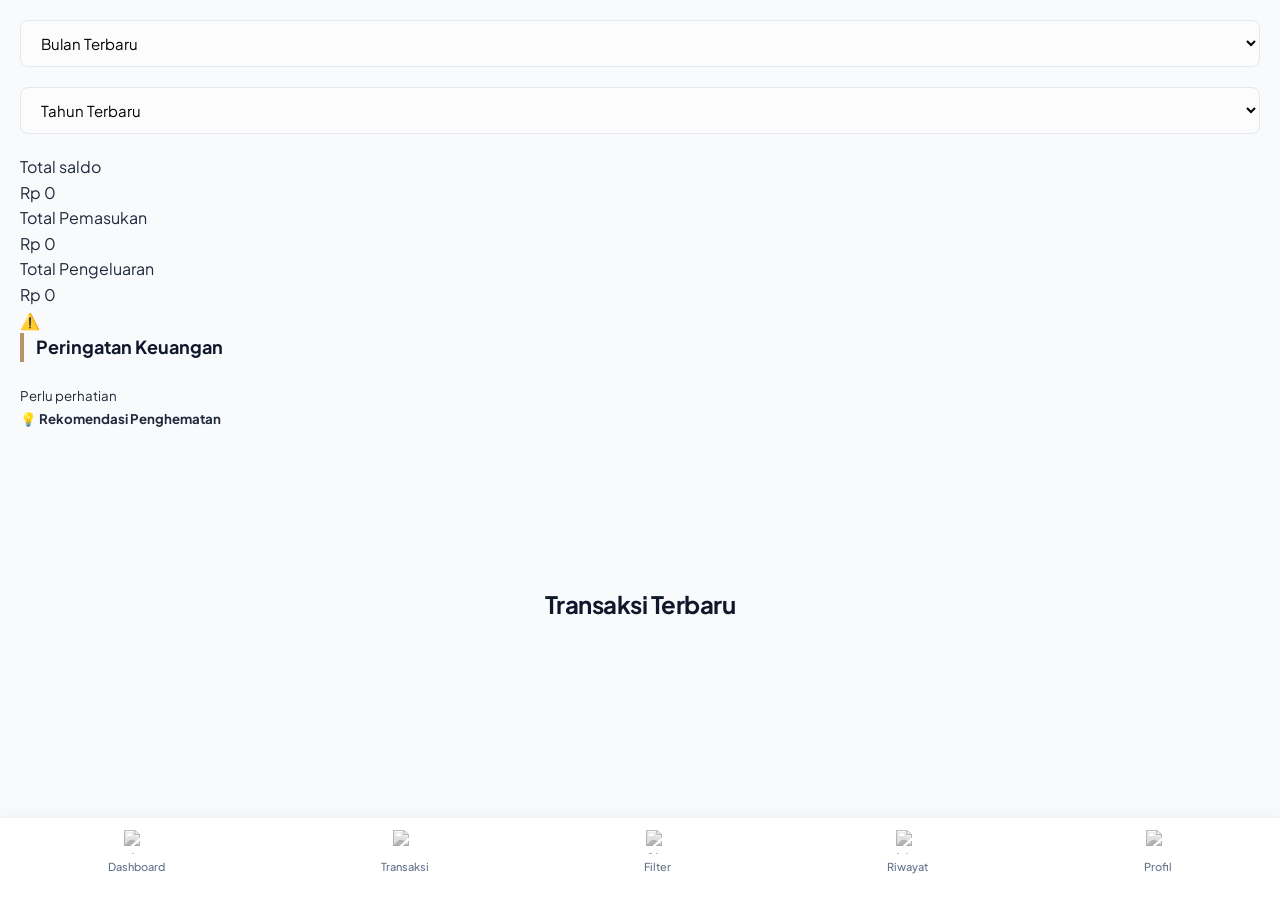
==== dashboard.html @ 7762c0d8 "Add initial dashboard HTML structure" ====
<!DOCTYPE html>
<html lang="id">

<head>
    <meta name="view-port" content="width=device-width, initial-scale=1.0" />
    <meta charset="UTF-8" />
    <title>DASHBOARD - NAVIRA FINANCE</title>
    <link rel="stylesheet" href="style.css">

    <script src="https://cdn.jsdelivr.net/npm/chart.js"></script>
    <script src="https://www.gstatic.com/firebasejs/8.10.1/firebase-app.js"></script>
    <script src="https://www.gstatic.com/firebasejs/8.10.1/firebase-database.js"></script>

</head>

<body>

    <div class="filter-bulan">
        <select id="bulanFilter">
            <option value="">Bulan Terbaru</option>
            <option value="01">Januari</option>
            <option value="02">Februari</option>
            <option value="03">Maret</option>
            <option value="04">April</option>
            <option value="05">Mei</option>
            <option value="06">Juni</option>
            <option value="07">Juli</option>
            <option value="08">Agustus</option>
            <option value="09">September</option>
            <option value="10">Oktober</option>
            <option value="11">November</option>
            <option value="12">Desember</option>
        </select>

        <select id="tahunFilter">
            <option value="">Tahun Terbaru</option>
        </select>
    </div>

    <div class="card-big">
        <div class="title">Total saldo</div>
        <div class="value" id="total-balance">Rp 0</div>
    </div>
    <div class="card">
        <div class="title">Total Pemasukan</div>
        <div class="value" id="total-income">Rp 0</div>
    </div>
    <div class="card">
        <div class="title">Total Pengeluaran</div>
        <div class="value" id="pengeluaran">Rp 0</div>
    </div>
    <div id="peringatan" class="alert-card hidden">
        <div class="alert-header">
            <span class="alert-icon">⚠️</span>
            <div class="alert-title">
                <h4>Peringatan Keuangan</h4>
                <small id="alert-subtitle">Perlu perhatian</small>
            </div>
        </div>

        <div class="alert-body" id="alert-message"></div>

        <div class="alert-recommendation">
            <h5>💡 Rekomendasi Penghematan</h5>
            <ul id="alert-recommend-list"></ul>
        </div>
    </div>

    <div style="width: 60%; margin: auto;">
        <canvas id="myChart"></canvas>
    </div>

    <div class="transaksiterbaru">
        <h1>Transaksi Terbaru</h1>

    </div>

    <nav class="bottom-nav">
        <a href="dashboard.html" class="dashboard">
            <img src="https://files.catbox.moe/uu97e9.png" alt="dash">
            <span>Dashboard</span>
        </a>

        <a href="transaksi.html" class="transaksi">
            <img src="https://files.catbox.moe/m09xkz.png" alt="transaksi">
            <span>Transaksi</span>
        </a>

        <a href="filter.html" class="filter">
            <img src="https://files.catbox.moe/kfd70x.png" alt="filter">
            <span>Filter</span>
        </a>

        <a href="filter.html" class="riwayat">
            <img src="https://files.catbox.moe/3c8dak.png" alt="history">
            <span>Riwayat</span>
        </a>

        <a href="profil.html" class="profil">
            <img src="https://files.catbox.moe/0hc0tq.png" alt="profile">
            <span>Profil</span>
        </a>
    </nav>

</body>
<script src="dashboard1.js"></script>

</html>
---- style.css ----
/* Import Font Profesional dari Google Fonts */
@import url('https://fonts.googleapis.com/css2?family=Plus+Jakarta+Sans:wght@300;400;500;600;700&display=swap');

:root {
    --primary: #0f172a;       /* Midnight Navy */
    --secondary: #b8926a;     /* Champagne Gold */
    --accent: #3b82f6;        /* Professional Blue */
    --bg-surface: #ffffff;
    --bg-body: #f8fafc;
    --text-main: #1e293b;
    --text-muted: #64748b;
    --shadow-sm: 0 2px 4px rgba(0,0,0,0.05);
    --shadow-lg: 0 10px 25px -5px rgba(0,0,0,0.1), 0 8px 10px -6px rgba(0,0,0,0.1);
    --radius: 12px;
    --transition: all 0.3s cubic-bezier(0.4, 0, 0.2, 1);
}

* {
    box-sizing: border-box;
    margin: 0;
    padding: 0;
}

body {
    font-family: 'Plus Jakarta Sans', sans-serif;
    background-color: var(--bg-body);
    color: var(--text-main);
    line-height: 1.6;
    padding: 20px;
    padding-bottom: 100px; /* Ruang untuk bottom nav */
}

/* --- Container & Layout --- */
.container, .ubahsandi, .limitanggaran {
    max-width: 450px;
    margin: 0 auto 24px auto;
    background: var(--bg-surface);
    padding: 32px;
    border-radius: var(--radius);
    box-shadow: var(--shadow-lg);
    border: 1px solid rgba(0,0,0,0.05);
}

h1 {
    font-size: 24px;
    font-weight: 700;
    text-align: center;
    color: var(--primary);
    margin-bottom: 24px;
    letter-spacing: -0.5px;
}

h4 {
    font-size: 18px;
    color: var(--primary);
    margin-bottom: 20px;
    border-left: 4px solid var(--secondary);
    padding-left: 12px;
}

/* --- Form Elements --- */
label {
    display: block;
    font-size: 13px;
    font-weight: 600;
    color: var(--text-muted);
    margin-bottom: 8px;
    text-transform: uppercase;
    letter-spacing: 0.5px;
}

input, select {
    width: 100%;
    padding: 12px 16px;
    margin-bottom: 20px;
    border: 1.5px solid #e2e8f0;
    border-radius: 8px;
    font-size: 15px;
    font-family: inherit;
    transition: var(--transition);
    background-color: #fcfcfc;
}

input:focus, select:focus {
    outline: none;
    border-color: var(--secondary);
    background-color: #fff;
    box-shadow: 0 0 0 4px rgba(184, 146, 106, 0.1);
}

/* Password Box Wrapper */
.password-box, .password-wrapper {
    position: relative;
    width: 100%;
}

.password-box span, .toggle-eye {
    position: absolute;
    right: 12px;
    top: 12px;
    cursor: pointer;
    font-size: 18px;
    opacity: 0.6;
}

/* --- Buttons --- */
button {
    width: 100%;
    padding: 14px;
    border: none;
    border-radius: 8px;
    font-size: 15px;
    font-weight: 600;
    cursor: pointer;
    transition: var(--transition);
    margin-bottom: 12px;
    display: flex;
    justify-content: center;
    align-items: center;
}

/* Primary Button Style (Login, Simpan, Ubah Sandi) */
button[onclick*="login"], button[onclick*="simpan"], button[onclick*="ubahsandi"], button[onclick*="limitanggaran"] {
    background: var(--primary);
    color: white;
}

button[onclick*="login"]:hover {
    background: #1e293b;
    transform: translateY(-2px);
    box-shadow: 0 4px 12px rgba(15, 23, 42, 0.2);
}

/* Secondary Button Style (Daftar, Reset) */
button[onclick*="daftar"], button[onclick*="reset"] {
    background: transparent;
    color: var(--primary);
    border: 1.5px solid var(--primary);
}

button[onclick*="daftar"]:hover {
    background: rgba(15, 23, 42, 0.05);
}

/* Danger Button Style (Logout) */
button[onclick*="logout"] {
    background: #fee2e2;
    color: #dc2626;
}

button[onclick*="logout"]:hover {
    background: #fecaca;
}

/* --- Profil Data --- */
p#username, p#password {
    background: #f1f5f9;
    padding: 12px;
    border-radius: 8px;
    margin-bottom: 10px;
    font-size: 14px;
    color: var(--text-main);
}

/* --- Bottom Navigation --- */
.bottom-nav {
    position: fixed;
    bottom: 0;
    left: 0;
    right: 0;
    background: rgba(255, 255, 255, 0.95);
    backdrop-filter: blur(10px);
    display: flex;
    justify-content: space-around;
    padding: 12px 0 24px 0;
    border-top: 1px solid rgba(0,0,0,0.05);
    box-shadow: 0 -4px 20px rgba(0,0,0,0.03);
    z-index: 1000;
}

.bottom-nav a {
    text-decoration: none;
    display: flex;
    flex-direction: column;
    align-items: center;
    gap: 4px;
    color: var(--text-muted);
    transition: var(--transition);
}

.bottom-nav a img {
    width: 24px;
    height: 24px;
    filter: grayscale(1);
    opacity: 0.7;
    transition: var(--transition);
}

.bottom-nav a span {
    font-size: 11px;
    font-weight: 500;
}

.bottom-nav a:hover, .bottom-nav a:active {
    color: var(--secondary);
}

.bottom-nav a:hover img {
    filter: none;
    opacity: 1;
    transform: translateY(-2px);
}

/* Mobile Friendly Adjustments */
@media (max-width: 480px) {
    body { padding: 15px; }
    .container { padding: 24px; }
}
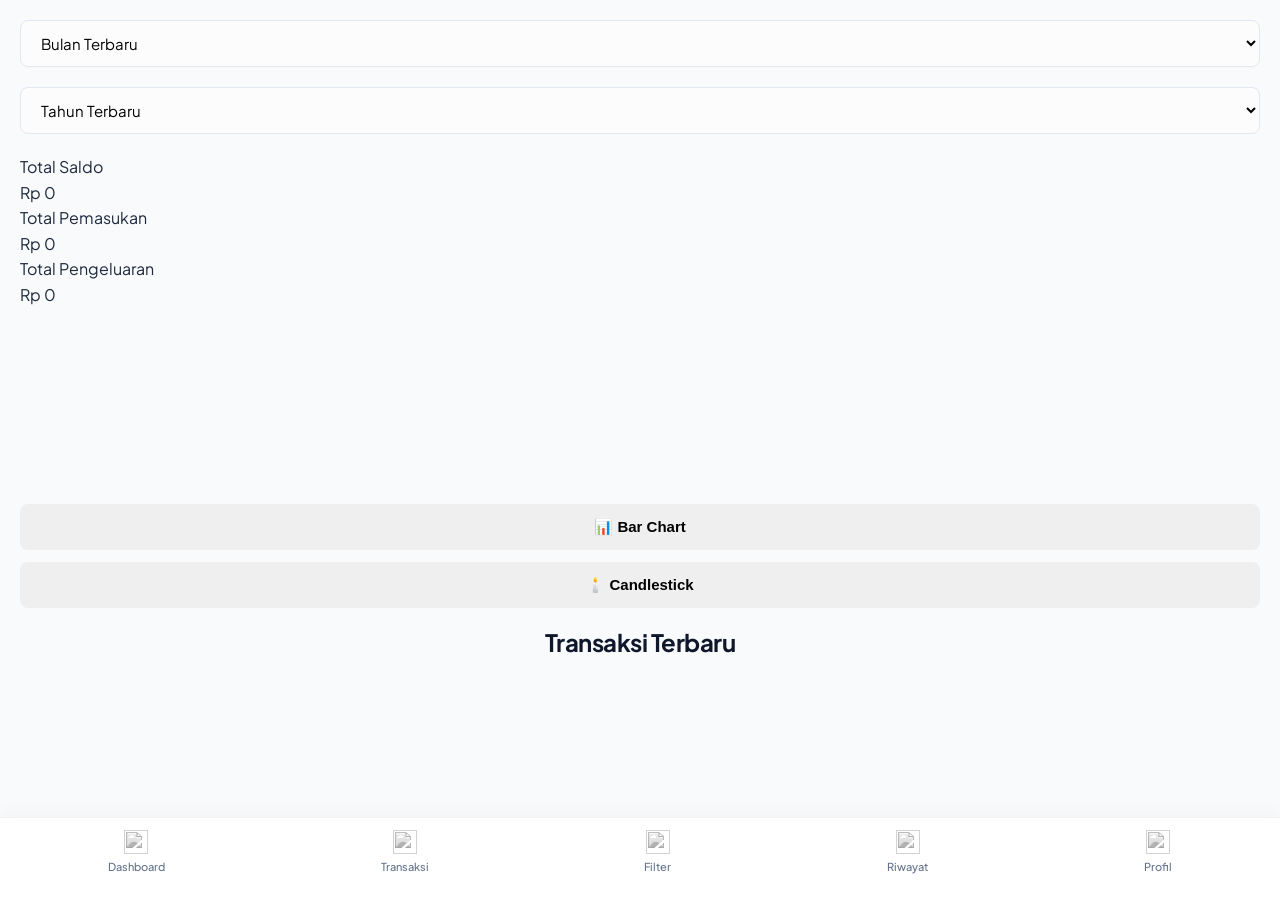
==== commit 67940fcf: "Reorganize HTML structure and scripts in dashboard" ====
--- a/dashboard.html
+++ b/dashboard.html
@@ -1,108 +1,108 @@
 <!DOCTYPE html>
 <html lang="id">
+<head>
+  <meta charset="UTF-8" />
+  <meta name="viewport" content="width=device-width, initial-scale=1.0" />
 
-<head>
-    <meta name="view-port" content="width=device-width, initial-scale=1.0" />
-    <meta charset="UTF-8" />
-    <title>DASHBOARD - NAVIRA FINANCE</title>
-    <link rel="stylesheet" href="style.css">
+  <title>DASHBOARD - NAVIRA FINANCE</title>
+  <link rel="stylesheet" href="style.css">
 
-    <script src="https://cdn.jsdelivr.net/npm/chart.js"></script>
-    <script src="https://www.gstatic.com/firebasejs/8.10.1/firebase-app.js"></script>
-    <script src="https://www.gstatic.com/firebasejs/8.10.1/firebase-database.js"></script>
+  <!-- Chart & Candlestick -->
+  <script src="https://cdn.jsdelivr.net/npm/chart.js"></script>
+  <script src="https://cdn.jsdelivr.net/npm/chartjs-chart-financial"></script>
+  <script src="https://cdn.jsdelivr.net/npm/luxon"></script>
+  <script src="https://cdn.jsdelivr.net/npm/chartjs-adapter-luxon"></script>
 
+  <!-- Firebase -->
+  <script src="https://www.gstatic.com/firebasejs/8.10.1/firebase-app.js"></script>
+  <script src="https://www.gstatic.com/firebasejs/8.10.1/firebase-database.js"></script>
 </head>
 
 <body>
 
-    <div class="filter-bulan">
-        <select id="bulanFilter">
-            <option value="">Bulan Terbaru</option>
-            <option value="01">Januari</option>
-            <option value="02">Februari</option>
-            <option value="03">Maret</option>
-            <option value="04">April</option>
-            <option value="05">Mei</option>
-            <option value="06">Juni</option>
-            <option value="07">Juli</option>
-            <option value="08">Agustus</option>
-            <option value="09">September</option>
-            <option value="10">Oktober</option>
-            <option value="11">November</option>
-            <option value="12">Desember</option>
-        </select>
+  <!-- FILTER -->
+  <div class="filter-bulan">
+    <select id="bulanFilter">
+      <option value="">Bulan Terbaru</option>
+      <option value="01">Januari</option>
+      <option value="02">Februari</option>
+      <option value="03">Maret</option>
+      <option value="04">April</option>
+      <option value="05">Mei</option>
+      <option value="06">Juni</option>
+      <option value="07">Juli</option>
+      <option value="08">Agustus</option>
+      <option value="09">September</option>
+      <option value="10">Oktober</option>
+      <option value="11">November</option>
+      <option value="12">Desember</option>
+    </select>
 
-        <select id="tahunFilter">
-            <option value="">Tahun Terbaru</option>
-        </select>
-    </div>
+    <select id="tahunFilter">
+      <option value="">Tahun Terbaru</option>
+    </select>
+  </div>
 
-    <div class="card-big">
-        <div class="title">Total saldo</div>
-        <div class="value" id="total-balance">Rp 0</div>
-    </div>
-    <div class="card">
-        <div class="title">Total Pemasukan</div>
-        <div class="value" id="total-income">Rp 0</div>
-    </div>
-    <div class="card">
-        <div class="title">Total Pengeluaran</div>
-        <div class="value" id="pengeluaran">Rp 0</div>
-    </div>
-    <div id="peringatan" class="alert-card hidden">
-        <div class="alert-header">
-            <span class="alert-icon">⚠️</span>
-            <div class="alert-title">
-                <h4>Peringatan Keuangan</h4>
-                <small id="alert-subtitle">Perlu perhatian</small>
-            </div>
-        </div>
+  <!-- SUMMARY -->
+  <div class="card-big">
+    <div class="title">Total Saldo</div>
+    <div class="value" id="total-balance">Rp 0</div>
+  </div>
 
-        <div class="alert-body" id="alert-message"></div>
+  <div class="card">
+    <div class="title">Total Pemasukan</div>
+    <div class="value" id="total-income">Rp 0</div>
+  </div>
 
-        <div class="alert-recommendation">
-            <h5>💡 Rekomendasi Penghematan</h5>
-            <ul id="alert-recommend-list"></ul>
-        </div>
-    </div>
+  <div class="card">
+    <div class="title">Total Pengeluaran</div>
+    <div class="value" id="pengeluaran">Rp 0</div>
+  </div>
 
-    <div style="width: 60%; margin: auto;">
-        <canvas id="myChart"></canvas>
-    </div>
+  <!-- CHART -->
+  <div style="width: 90%; max-width: 900px; margin: 20px auto;">
+    <canvas id="myChart"></canvas>
+  </div>
 
-    <div class="transaksiterbaru">
-        <h1>Transaksi Terbaru</h1>
+  <div style="text-align:center; margin-bottom:15px">
+    <button id="btnBar">📊 Bar Chart</button>
+    <button id="btnCandle">🕯️ Candlestick</button>
+  </div>
 
-    </div>
+  <!-- TRANSAKSI TERBARU -->
+  <div class="transaksiterbaru">
+    <h1>Transaksi Terbaru</h1>
+  </div>
 
-    <nav class="bottom-nav">
-        <a href="dashboard.html" class="dashboard">
-            <img src="https://files.catbox.moe/uu97e9.png" alt="dash">
-            <span>Dashboard</span>
-        </a>
+  <!-- NAV -->
+  <nav class="bottom-nav">
+    <a href="dashboard.html" class="dashboard">
+      <img src="https://files.catbox.moe/uu97e9.png">
+      <span>Dashboard</span>
+    </a>
 
-        <a href="transaksi.html" class="transaksi">
-            <img src="https://files.catbox.moe/m09xkz.png" alt="transaksi">
-            <span>Transaksi</span>
-        </a>
+    <a href="transaksi.html" class="transaksi">
+      <img src="https://files.catbox.moe/m09xkz.png">
+      <span>Transaksi</span>
+    </a>
 
-        <a href="filter.html" class="filter">
-            <img src="https://files.catbox.moe/kfd70x.png" alt="filter">
-            <span>Filter</span>
-        </a>
+    <a href="filter.html" class="filter">
+      <img src="https://files.catbox.moe/kfd70x.png">
+      <span>Filter</span>
+    </a>
 
-        <a href="filter.html" class="riwayat">
-            <img src="https://files.catbox.moe/3c8dak.png" alt="history">
-            <span>Riwayat</span>
-        </a>
+    <a href="filter.html" class="riwayat">
+      <img src="https://files.catbox.moe/3c8dak.png">
+      <span>Riwayat</span>
+    </a>
 
-        <a href="profil.html" class="profil">
-            <img src="https://files.catbox.moe/0hc0tq.png" alt="profile">
-            <span>Profil</span>
-        </a>
-    </nav>
+    <a href="profil.html" class="profil">
+      <img src="https://files.catbox.moe/0hc0tq.png">
+      <span>Profil</span>
+    </a>
+  </nav>
 
+  <!-- JS DASHBOARD -->
+  <script src="dashboard1.js"></script>
 </body>
-<script src="dashboard1.js"></script>
-
 </html>
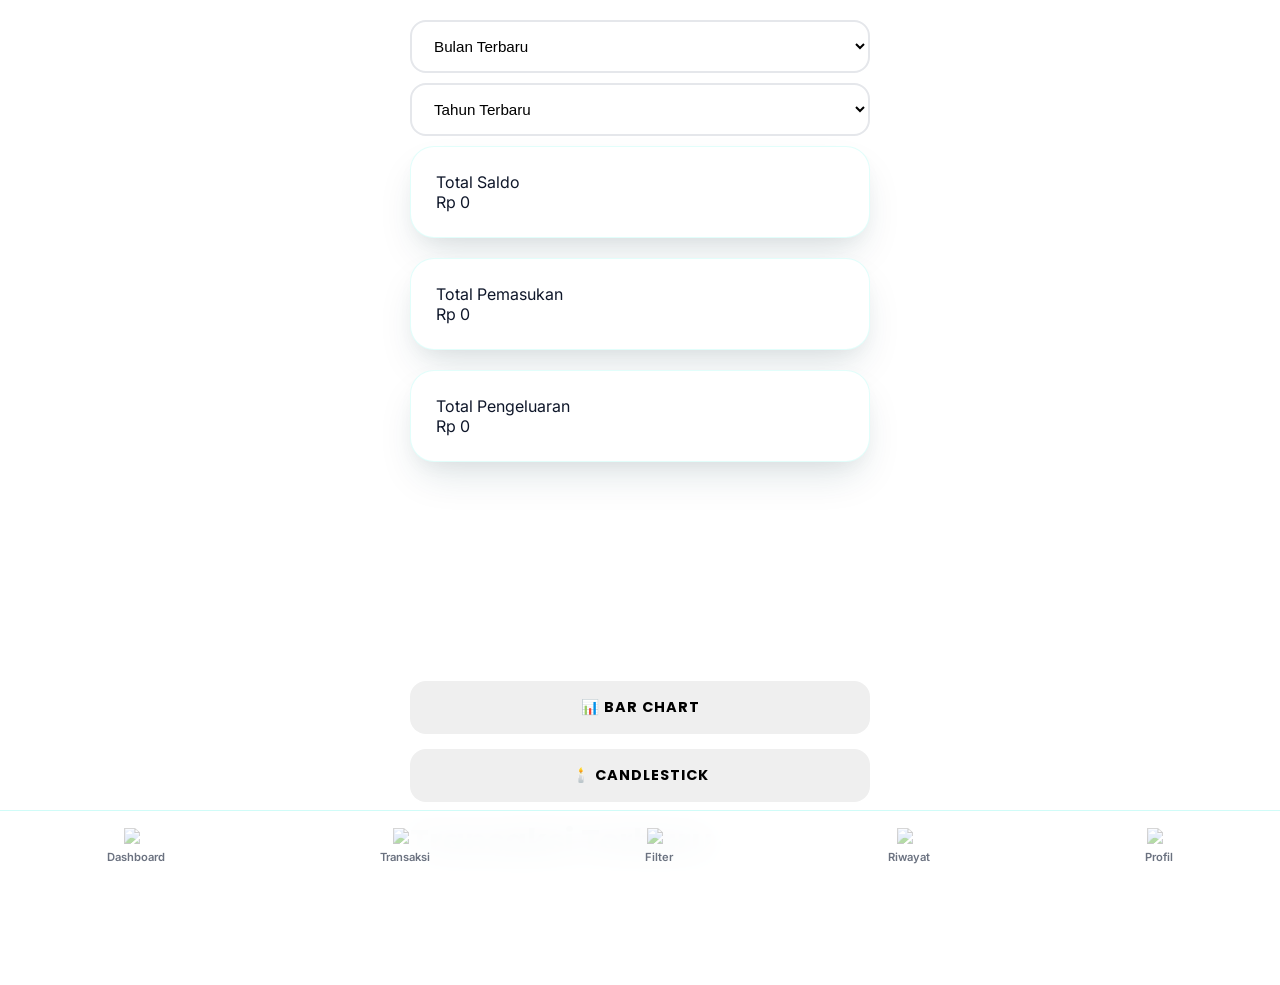
==== commit dd35f956: "Fix HTML structure by updating card class" ====
--- a/dashboard.html
+++ b/dashboard.html
@@ -44,7 +44,7 @@
   </div>
 
   <!-- SUMMARY -->
-  <div class="card-big">
+  <div class="card">
     <div class="title">Total Saldo</div>
     <div class="value" id="total-balance">Rp 0</div>
   </div>
@@ -103,6 +103,6 @@
   </nav>
 
   <!-- JS DASHBOARD -->
-  <script src="dashboard1.js"></script>
+  <script src="dashboard.js"></script>
 </body>
 </html>
--- a/style.css
+++ b/style.css
@@ -1,218 +1,256 @@
-/* Import Font Profesional dari Google Fonts */
-@import url('https://fonts.googleapis.com/css2?family=Plus+Jakarta+Sans:wght@300;400;500;600;700&display=swap');
-
+/* ======================================================
+   VALLZ STORE — PREMIUM UI SYSTEM
+   Clean • White • Blue-Green • Professional
+====================================================== */
+
+/* === GOOGLE FONTS === */
+@import url('https://fonts.googleapis.com/css2?family=Inter:wght@300;400;500;600;700&family=Poppins:wght@600;700&display=swap');
+
+/* === ROOT VARIABLES === */
 :root {
-    --primary: #0f172a;       /* Midnight Navy */
-    --secondary: #b8926a;     /* Champagne Gold */
-    --accent: #3b82f6;        /* Professional Blue */
-    --bg-surface: #ffffff;
-    --bg-body: #f8fafc;
-    --text-main: #1e293b;
-    --text-muted: #64748b;
-    --shadow-sm: 0 2px 4px rgba(0,0,0,0.05);
-    --shadow-lg: 0 10px 25px -5px rgba(0,0,0,0.1), 0 8px 10px -6px rgba(0,0,0,0.1);
-    --radius: 12px;
-    --transition: all 0.3s cubic-bezier(0.4, 0, 0.2, 1);
-}
-
+    --primary: #0b3c49;           /* Deep Teal Blue */
+    --primary-soft: #0e5e6f;
+    --accent: #14f1d9;            /* Cyan Premium */
+    --accent-glow: rgba(20,241,217,.25);
+
+    --bg: #ffffff;
+    --card: #ffffff;
+
+    --text-main: #0f172a;
+    --text-muted: #6b7280;
+
+    --success: #10b981;
+    --danger: #ef4444;
+
+    --radius-lg: 24px;
+    --radius-md: 16px;
+
+    --shadow:
+        0 20px 40px -10px rgba(11,60,73,.15),
+        0 8px 20px -6px rgba(0,0,0,.05);
+
+    --transition: all .3s cubic-bezier(.4,0,.2,1);
+}
+
+/* === RESET === */
 * {
-    box-sizing: border-box;
     margin: 0;
     padding: 0;
-}
-
+    box-sizing: border-box;
+}
+
+/* === BODY === */
 body {
-    font-family: 'Plus Jakarta Sans', sans-serif;
-    background-color: var(--bg-body);
+    font-family: 'Inter', sans-serif;
+    background: var(--bg);
     color: var(--text-main);
-    line-height: 1.6;
-    padding: 20px;
-    padding-bottom: 100px; /* Ruang untuk bottom nav */
-}
-
-/* --- Container & Layout --- */
-.container, .ubahsandi, .limitanggaran {
-    max-width: 450px;
-    margin: 0 auto 24px auto;
-    background: var(--bg-surface);
-    padding: 32px;
-    border-radius: var(--radius);
-    box-shadow: var(--shadow-lg);
-    border: 1px solid rgba(0,0,0,0.05);
-}
-
-h1 {
-    font-size: 24px;
-    font-weight: 700;
-    text-align: center;
+    min-height: 100vh;
+}
+
+/* Mobile App Layout */
+body:not(:has(.login-page)) {
+    max-width: 500px;
+    margin: auto;
+    padding: 20px 20px 120px;
+}
+
+/* === TYPOGRAPHY === */
+h1, h2, h3, h4 {
+    font-family: 'Poppins', sans-serif;
     color: var(--primary);
-    margin-bottom: 24px;
-    letter-spacing: -0.5px;
 }
 
 h4 {
-    font-size: 18px;
-    color: var(--primary);
+    font-size: 1.1rem;
     margin-bottom: 20px;
-    border-left: 4px solid var(--secondary);
-    padding-left: 12px;
-}
-
-/* --- Form Elements --- */
+    padding-left: 14px;
+    border-left: 5px solid var(--accent);
+}
+
+/* === CARD SYSTEM === */
+.login-page,
+.profilBox,
+.ubahsandi,
+.card,
+.filter-section,
+.rekap-bulan {
+    background: var(--card);
+    padding: 25px;
+    border-radius: var(--radius-lg);
+    box-shadow: var(--shadow);
+    margin-bottom: 20px;
+    border: 1px solid rgba(20,241,217,.12);
+}
+
+/* === PROFILE TEXT === */
+.profilBox p {
+    margin-bottom: 10px;
+    font-size: .95rem;
+}
+
+/* === FORM === */
 label {
     display: block;
-    font-size: 13px;
-    font-weight: 600;
+    font-size: .7rem;
+    font-weight: 700;
+    text-transform: uppercase;
+    letter-spacing: 1px;
     color: var(--text-muted);
-    margin-bottom: 8px;
-    text-transform: uppercase;
-    letter-spacing: 0.5px;
-}
-
-input, select {
+    margin: 15px 0 6px;
+}
+
+input,
+select {
     width: 100%;
-    padding: 12px 16px;
-    margin-bottom: 20px;
-    border: 1.5px solid #e2e8f0;
-    border-radius: 8px;
-    font-size: 15px;
-    font-family: inherit;
-    transition: var(--transition);
-    background-color: #fcfcfc;
-}
-
-input:focus, select:focus {
+    padding: 15px 18px;
+    border-radius: var(--radius-md);
+    border: 2px solid #e5e7eb;
+    background: #ffffff;
+    font-size: .95rem;
+    transition: var(--transition);
+    margin-bottom: 10px;
+}
+
+input:focus,
+select:focus {
+    border-color: var(--accent);
+    box-shadow: 0 0 0 4px var(--accent-glow);
     outline: none;
-    border-color: var(--secondary);
-    background-color: #fff;
-    box-shadow: 0 0 0 4px rgba(184, 146, 106, 0.1);
-}
-
-/* Password Box Wrapper */
-.password-box, .password-wrapper {
+}
+
+/* === PASSWORD FIELD === */
+.password-wrapper {
     position: relative;
-    width: 100%;
-}
-
-.password-box span, .toggle-eye {
+}
+
+.toggle-eye {
     position: absolute;
-    right: 12px;
-    top: 12px;
+    right: 18px;
+    top: 50%;
+    transform: translateY(-50%);
     cursor: pointer;
-    font-size: 18px;
-    opacity: 0.6;
-}
-
-/* --- Buttons --- */
+    opacity: .5;
+    transition: var(--transition);
+}
+
+.toggle-eye:hover {
+    opacity: 1;
+}
+
+/* === BUTTON SYSTEM === */
 button {
     width: 100%;
-    padding: 14px;
+    padding: 16px;
+    border-radius: var(--radius-md);
     border: none;
-    border-radius: 8px;
-    font-size: 15px;
-    font-weight: 600;
+    font-family: 'Poppins', sans-serif;
+    font-weight: 700;
+    font-size: .9rem;
+    letter-spacing: 1px;
+    text-transform: uppercase;
     cursor: pointer;
     transition: var(--transition);
-    margin-bottom: 12px;
-    display: flex;
-    justify-content: center;
-    align-items: center;
-}
-
-/* Primary Button Style (Login, Simpan, Ubah Sandi) */
-button[onclick*="login"], button[onclick*="simpan"], button[onclick*="ubahsandi"], button[onclick*="limitanggaran"] {
-    background: var(--primary);
-    color: white;
-}
-
-button[onclick*="login"]:hover {
-    background: #1e293b;
+}
+
+/* JARAK ANTAR BUTTON 15px */
+button + button {
+    margin-top: 15px;
+}
+
+/* JARAK BUTTON DARI FORM */
+button:first-of-type {
+    margin-top: 25px;
+}
+
+/* Primary Button */
+button[onclick*="login"],
+button[onclick*="simpan"],
+button[onclick*="ubah"],
+#btnSimpan {
+    background: linear-gradient(135deg, var(--primary), var(--primary-soft));
+    color: #e6fffa;
+    box-shadow: 0 12px 26px rgba(11,60,73,.3);
+}
+
+/* Accent Button */
+.ubahsandi button {
+    background: linear-gradient(135deg, var(--accent), #2dd4bf);
+    color: #042f2e;
+}
+
+/* Logout / Danger */
+.profilBox button {
+    background: #fee2e2;
+    color: var(--danger);
+    text-transform: none;
+}
+
+/* Hover */
+button:hover {
     transform: translateY(-2px);
-    box-shadow: 0 4px 12px rgba(15, 23, 42, 0.2);
-}
-
-/* Secondary Button Style (Daftar, Reset) */
-button[onclick*="daftar"], button[onclick*="reset"] {
-    background: transparent;
-    color: var(--primary);
-    border: 1.5px solid var(--primary);
-}
-
-button[onclick*="daftar"]:hover {
-    background: rgba(15, 23, 42, 0.05);
-}
-
-/* Danger Button Style (Logout) */
-button[onclick*="logout"] {
-    background: #fee2e2;
-    color: #dc2626;
-}
-
-button[onclick*="logout"]:hover {
-    background: #fecaca;
-}
-
-/* --- Profil Data --- */
-p#username, p#password {
-    background: #f1f5f9;
-    padding: 12px;
-    border-radius: 8px;
-    margin-bottom: 10px;
-    font-size: 14px;
-    color: var(--text-main);
-}
-
-/* --- Bottom Navigation --- */
+    filter: brightness(1.05);
+}
+
+/* === MESSAGE === */
+#msgSandi {
+    margin-top: 15px;
+    font-size: .85rem;
+    color: var(--text-muted);
+}
+
+/* === BOTTOM NAVIGATION === */
 .bottom-nav {
     position: fixed;
-    bottom: 0;
     left: 0;
     right: 0;
-    background: rgba(255, 255, 255, 0.95);
-    backdrop-filter: blur(10px);
+    bottom: 0;
+    height: 90px;
+    background: rgba(255,255,255,.95);
+    backdrop-filter: blur(18px);
     display: flex;
     justify-content: space-around;
-    padding: 12px 0 24px 0;
-    border-top: 1px solid rgba(0,0,0,0.05);
-    box-shadow: 0 -4px 20px rgba(0,0,0,0.03);
+    align-items: center;
+    padding-bottom: 20px;
+    border-top: 1px solid rgba(20,241,217,.2);
     z-index: 1000;
 }
 
 .bottom-nav a {
-    text-decoration: none;
     display: flex;
     flex-direction: column;
     align-items: center;
-    gap: 4px;
+    text-decoration: none;
+    font-size: .7rem;
+    font-weight: 600;
     color: var(--text-muted);
     transition: var(--transition);
 }
 
-.bottom-nav a img {
+.bottom-nav img {
     width: 24px;
-    height: 24px;
-    filter: grayscale(1);
-    opacity: 0.7;
-    transition: var(--transition);
-}
-
-.bottom-nav a span {
-    font-size: 11px;
-    font-weight: 500;
-}
-
-.bottom-nav a:hover, .bottom-nav a:active {
-    color: var(--secondary);
+    margin-bottom: 6px;
+    opacity: .45;
+    transition: var(--transition);
+}
+
+.bottom-nav a:hover,
+.bottom-nav a.active {
+    color: var(--primary);
 }
 
 .bottom-nav a:hover img {
-    filter: none;
     opacity: 1;
-    transform: translateY(-2px);
-}
-
-/* Mobile Friendly Adjustments */
+    transform: translateY(-3px);
+}
+
+/* === RESPONSIVE === */
 @media (max-width: 480px) {
-    body { padding: 15px; }
-    .container { padding: 24px; }
-}
+    body {
+        padding: 15px 15px 120px;
+    }
+
+    .profilBox,
+    .ubahsandi {
+        padding: 20px;
+    }
+}
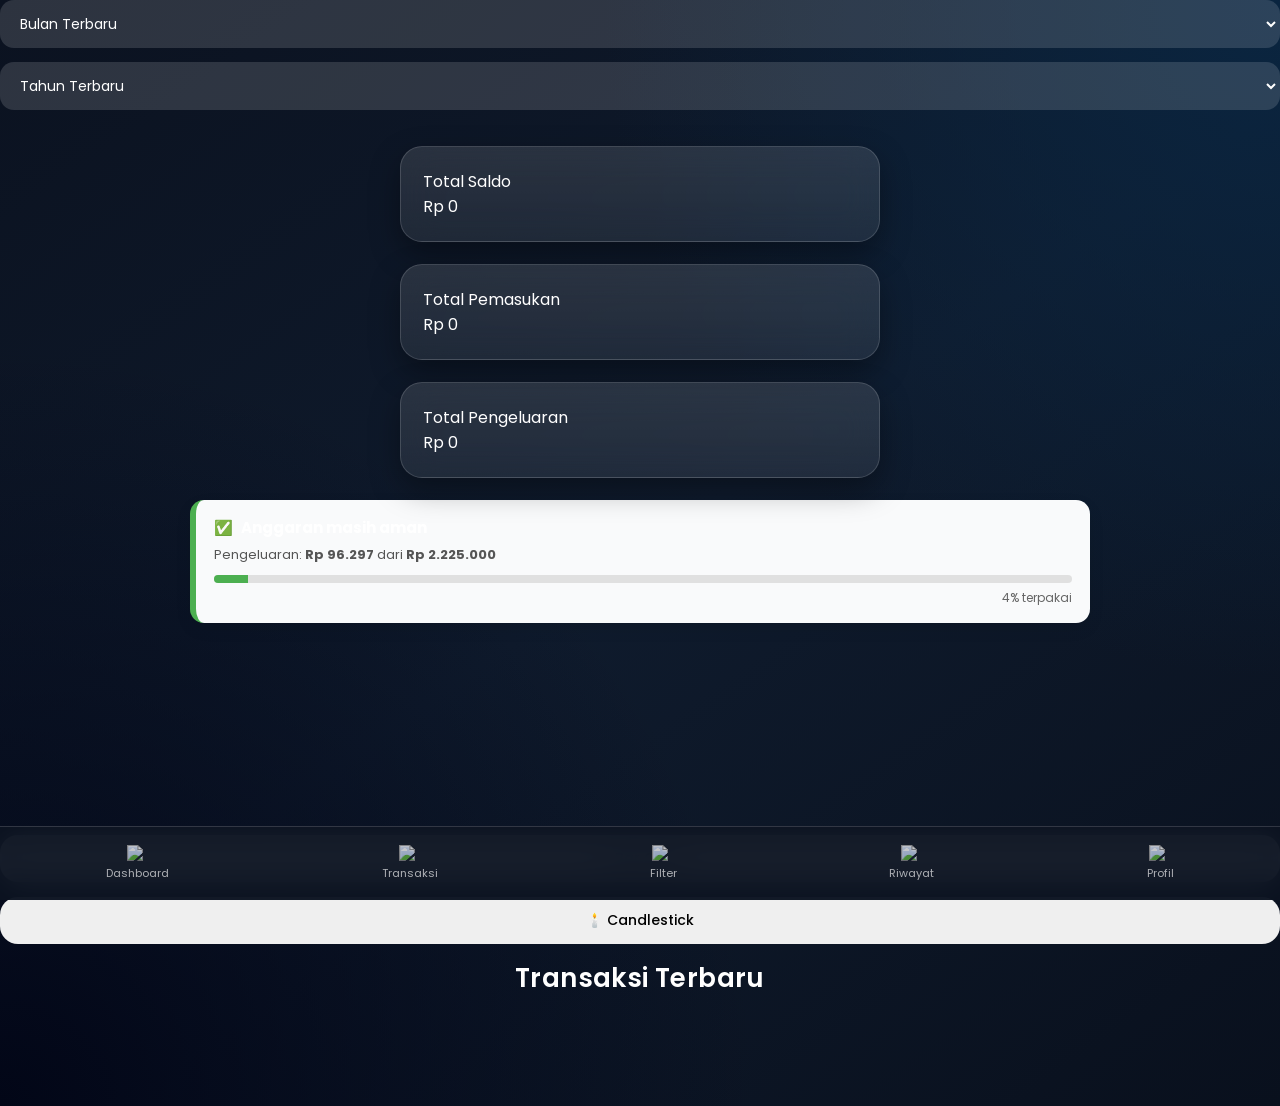
==== commit cf9cd224: "Update dashboard.html" ====
--- a/dashboard.html
+++ b/dashboard.html
@@ -59,6 +59,23 @@
     <div class="value" id="pengeluaran">Rp 0</div>
   </div>
 
+ <div id="alertAnggaran" class="alert-anggaran safe" style="display: block;">
+    <div class="alert-header">
+      <span class="alert-icon">✅</span>
+      <strong>Anggaran masih aman</strong>
+    </div>
+
+    <div class="alert-info">
+      Pengeluaran: <b>Rp 96.297</b> dari <b>Rp 2.225.000</b>
+    </div>
+
+    <div class="progress-bar">
+      <div class="progress safe" style="width:4%"></div>
+    </div>
+
+    <div class="alert-percent">4% terpakai</div>
+  </div>
+
   <!-- CHART -->
   <div style="width: 90%; max-width: 900px; margin: 20px auto;">
     <canvas id="myChart"></canvas>
--- a/style.css
+++ b/style.css
@@ -1,256 +1,468 @@
-/* ======================================================
-   VALLZ STORE — PREMIUM UI SYSTEM
-   Clean • White • Blue-Green • Professional
-====================================================== */
-
-/* === GOOGLE FONTS === */
-@import url('https://fonts.googleapis.com/css2?family=Inter:wght@300;400;500;600;700&family=Poppins:wght@600;700&display=swap');
-
-/* === ROOT VARIABLES === */
+/* =====================================================
+   FINANCIAL UI — MODERN • PREMIUM • PROFESSIONAL
+   Theme: Fintech Glassmorphism Dashboard
+===================================================== */
+
+/* =========================
+   GOOGLE FONTS
+========================= */
+@import url('https://fonts.googleapis.com/css2?family=Poppins:wght@400;500;600;700&display=swap');
+
+/* =========================
+   ROOT VARIABLES
+========================= */
 :root {
-    --primary: #0b3c49;           /* Deep Teal Blue */
-    --primary-soft: #0e5e6f;
-    --accent: #14f1d9;            /* Cyan Premium */
-    --accent-glow: rgba(20,241,217,.25);
-
-    --bg: #ffffff;
-    --card: #ffffff;
-
-    --text-main: #0f172a;
-    --text-muted: #6b7280;
-
-    --success: #10b981;
-    --danger: #ef4444;
-
-    --radius-lg: 24px;
-    --radius-md: 16px;
-
-    --shadow:
-        0 20px 40px -10px rgba(11,60,73,.15),
-        0 8px 20px -6px rgba(0,0,0,.05);
-
-    --transition: all .3s cubic-bezier(.4,0,.2,1);
-}
-
-/* === RESET === */
+    --bg-dark-1: #0b1220;
+    --bg-dark-2: #0f1b2d;
+    --bg-dark-3: #09101d;
+
+    --glass-bg: rgba(255, 255, 255, 0.08);
+    --glass-strong: rgba(255, 255, 255, 0.12);
+    --glass-border: rgba(255, 255, 255, 0.15);
+
+    --primary: #00d4ff;
+    --primary-dark: #0072ff;
+    --primary-glow: rgba(0, 212, 255, 0.35);
+
+    --success: #00e096;
+    --danger: #ff4b2b;
+    --warning: #facc15;
+
+    --text-main: #ffffff;
+    --text-muted: rgba(255, 255, 255, 0.65);
+
+    --radius-sm: 14px;
+    --radius-md: 18px;
+    --radius-lg: 22px;
+
+    --shadow-soft: 0 12px 30px rgba(0, 0, 0, 0.35);
+    --shadow-glow: 0 0 0 1px var(--primary-glow),
+                   0 18px 45px rgba(0, 212, 255, 0.25);
+}
+
+/* =========================
+   RESET & GLOBAL
+========================= */
 * {
     margin: 0;
     padding: 0;
     box-sizing: border-box;
-}
-
-/* === BODY === */
+    font-family: "Poppins", "Segoe UI", sans-serif;
+}
+
 body {
-    font-family: 'Inter', sans-serif;
-    background: var(--bg);
+    min-height: 100vh;
+    background:
+        radial-gradient(circle at top right, #0a2540, transparent 40%),
+        radial-gradient(circle at bottom left, #020617, transparent 45%),
+        linear-gradient(145deg,
+            var(--bg-dark-1),
+            var(--bg-dark-2),
+            var(--bg-dark-3)
+        );
     color: var(--text-main);
-    min-height: 100vh;
-}
-
-/* Mobile App Layout */
-body:not(:has(.login-page)) {
-    max-width: 500px;
-    margin: auto;
-    padding: 20px 20px 120px;
-}
-
-/* === TYPOGRAPHY === */
-h1, h2, h3, h4 {
-    font-family: 'Poppins', sans-serif;
-    color: var(--primary);
-}
-
-h4 {
-    font-size: 1.1rem;
-    margin-bottom: 20px;
-    padding-left: 14px;
-    border-left: 5px solid var(--accent);
-}
-
-/* === CARD SYSTEM === */
+    padding-bottom: 90px;
+}
+
+/* =========================
+   GLASS CARD / CONTAINER
+========================= */
+.card,
 .login-page,
+.limitanggaran,
+.filter-section,
+.rekap-bulan,
 .profilBox,
 .ubahsandi,
-.card,
-.filter-section,
-.rekap-bulan {
-    background: var(--card);
-    padding: 25px;
+.panel {
+    width: 92%;
+    max-width: 480px;
+    margin: 22px auto;
+    padding: 22px;
     border-radius: var(--radius-lg);
-    box-shadow: var(--shadow);
-    margin-bottom: 20px;
-    border: 1px solid rgba(20,241,217,.12);
-}
-
-/* === PROFILE TEXT === */
-.profilBox p {
-    margin-bottom: 10px;
-    font-size: .95rem;
-}
-
-/* === FORM === */
+    background: linear-gradient(
+        180deg,
+        var(--glass-strong),
+        var(--glass-bg)
+    );
+    backdrop-filter: blur(18px);
+    border: 1px solid var(--glass-border);
+    box-shadow: var(--shadow-soft);
+    transition: 0.35s ease;
+}
+
+.card:hover,
+.panel:hover {
+    box-shadow: var(--shadow-glow);
+    transform: translateY(-3px);
+}
+
+/* =========================
+   HEADINGS
+========================= */
+h1, h2, h3, h4 {
+    text-align: center;
+    margin-bottom: 18px;
+    font-weight: 600;
+    letter-spacing: 0.4px;
+}
+
+h1 { font-size: 26px; }
+h2 { font-size: 20px; }
+h3 { font-size: 17px; }
+
+/* =========================
+   LABEL
+========================= */
 label {
     display: block;
-    font-size: .7rem;
-    font-weight: 700;
-    text-transform: uppercase;
-    letter-spacing: 1px;
+    font-size: 13px;
+    margin-bottom: 6px;
     color: var(--text-muted);
-    margin: 15px 0 6px;
-}
-
+}
+
+/* =========================
+   INPUT & SELECT
+========================= */
 input,
 select {
     width: 100%;
-    padding: 15px 18px;
-    border-radius: var(--radius-md);
-    border: 2px solid #e5e7eb;
-    background: #ffffff;
-    font-size: .95rem;
-    transition: var(--transition);
-    margin-bottom: 10px;
+    padding: 12px 15px;
+    margin-bottom: 14px;
+    border-radius: var(--radius-sm);
+    border: 1px solid transparent;
+    outline: none;
+    background: rgba(255, 255, 255, 0.14);
+    color: #fff;
+    font-size: 14px;
+    transition: 0.3s ease;
+}
+
+input::placeholder {
+    color: rgba(255, 255, 255, 0.55);
 }
 
 input:focus,
 select:focus {
-    border-color: var(--accent);
-    box-shadow: 0 0 0 4px var(--accent-glow);
-    outline: none;
-}
-
-/* === PASSWORD FIELD === */
+    background: rgba(255, 255, 255, 0.22);
+    border-color: var(--primary);
+    box-shadow: 0 0 0 3px rgba(0, 212, 255, 0.35);
+}
+
+select option {
+    color: #000;
+}
+
+/* =========================
+   PASSWORD FIELD
+========================= */
+.password-box,
 .password-wrapper {
     position: relative;
 }
 
+.password-box span,
 .toggle-eye {
     position: absolute;
-    right: 18px;
+    right: 14px;
     top: 50%;
     transform: translateY(-50%);
     cursor: pointer;
-    opacity: .5;
-    transition: var(--transition);
-}
-
+    font-size: 16px;
+    opacity: 0.7;
+    transition: 0.25s;
+}
+
+.password-box span:hover,
 .toggle-eye:hover {
     opacity: 1;
-}
-
-/* === BUTTON SYSTEM === */
+    transform: translateY(-50%) scale(1.1);
+}
+
+/* =========================
+   BUTTONS
+========================= */
 button {
     width: 100%;
-    padding: 16px;
+    padding: 13px;
+    margin-top: 15px;
     border-radius: var(--radius-md);
     border: none;
-    font-family: 'Poppins', sans-serif;
-    font-weight: 700;
-    font-size: .9rem;
-    letter-spacing: 1px;
-    text-transform: uppercase;
     cursor: pointer;
-    transition: var(--transition);
-}
-
-/* JARAK ANTAR BUTTON 15px */
-button + button {
-    margin-top: 15px;
-}
-
-/* JARAK BUTTON DARI FORM */
-button:first-of-type {
-    margin-top: 25px;
-}
-
-/* Primary Button */
-button[onclick*="login"],
-button[onclick*="simpan"],
-button[onclick*="ubah"],
-#btnSimpan {
-    background: linear-gradient(135deg, var(--primary), var(--primary-soft));
-    color: #e6fffa;
-    box-shadow: 0 12px 26px rgba(11,60,73,.3);
-}
-
-/* Accent Button */
-.ubahsandi button {
-    background: linear-gradient(135deg, var(--accent), #2dd4bf);
-    color: #042f2e;
-}
-
-/* Logout / Danger */
-.profilBox button {
-    background: #fee2e2;
-    color: var(--danger);
-    text-transform: none;
-}
-
-/* Hover */
-button:hover {
-    transform: translateY(-2px);
-    filter: brightness(1.05);
-}
-
-/* === MESSAGE === */
-#msgSandi {
-    margin-top: 15px;
-    font-size: .85rem;
-    color: var(--text-muted);
-}
-
-/* === BOTTOM NAVIGATION === */
+    font-size: 14px;
+    font-weight: 500;
+    transition: 0.35s ease;
+}
+
+/* PRIMARY */
+button.primary,
+#btnSimpan,
+.login-page button:first-of-type,
+.limitanggaran button {
+    background: linear-gradient(135deg,
+        var(--primary),
+        var(--primary-dark)
+    );
+    color: #fff;
+    box-shadow: 0 12px 28px rgba(0, 114, 255, 0.45);
+}
+
+button.primary:hover {
+    transform: translateY(-3px);
+    box-shadow: 0 18px 40px rgba(0, 212, 255, 0.6);
+}
+
+/* SECONDARY */
+button.secondary,
+.login-page button:last-of-type {
+    background: transparent;
+    color: #fff;
+    border: 1px solid rgba(255, 255, 255, 0.45);
+}
+
+button.secondary:hover {
+    background: rgba(255, 255, 255, 0.12);
+}
+
+/* DANGER */
+button.danger {
+    background: linear-gradient(135deg, #ff416c, var(--danger));
+    box-shadow: 0 12px 26px rgba(255, 75, 43, 0.45);
+}
+
+/* =========================
+   INFO & STATUS
+========================= */
+#infoLimit {
+    margin-top: 10px;
+    font-size: 14px;
+    font-weight: 500;
+    color: var(--primary);
+}
+
+/* =========================
+   TRANSACTION LIST
+========================= */
+#riwayatTransaksi > div {
+    padding: 14px;
+    margin-bottom: 12px;
+    border-radius: var(--radius-md);
+    background: rgba(255, 255, 255, 0.08);
+    border: 1px solid rgba(255, 255, 255, 0.14);
+    font-size: 13px;
+    transition: 0.25s;
+}
+
+#riwayatTransaksi > div:hover {
+    background: rgba(255, 255, 255, 0.16);
+}
+
+/* =========================
+   BOTTOM NAVIGATION
+========================= */
 .bottom-nav {
     position: fixed;
+    bottom: 0;
     left: 0;
-    right: 0;
-    bottom: 0;
-    height: 90px;
-    background: rgba(255,255,255,.95);
-    backdrop-filter: blur(18px);
+    width: 100%;
+    height: 74px;
+    background: rgba(11, 18, 32, 0.95);
+    backdrop-filter: blur(14px);
     display: flex;
     justify-content: space-around;
     align-items: center;
-    padding-bottom: 20px;
-    border-top: 1px solid rgba(20,241,217,.2);
-    z-index: 1000;
+    border-top: 1px solid var(--glass-border);
+    z-index: 99;
 }
 
 .bottom-nav a {
+    text-decoration: none;
+    color: rgba(255, 255, 255, 0.65);
     display: flex;
     flex-direction: column;
     align-items: center;
-    text-decoration: none;
-    font-size: .7rem;
-    font-weight: 600;
-    color: var(--text-muted);
-    transition: var(--transition);
-}
-
-.bottom-nav img {
-    width: 24px;
-    margin-bottom: 6px;
-    opacity: .45;
-    transition: var(--transition);
-}
-
-.bottom-nav a:hover,
-.bottom-nav a.active {
+    font-size: 11px;
+    transition: 0.3s;
+}
+
+.bottom-nav a img {
+    width: 22px;
+    margin-bottom: 4px;
+    opacity: 0.75;
+}
+
+.bottom-nav a.active,
+.bottom-nav a:hover {
     color: var(--primary);
 }
 
 .bottom-nav a:hover img {
     opacity: 1;
-    transform: translateY(-3px);
-}
-
-/* === RESPONSIVE === */
+}
+
+/* =========================
+   RESPONSIVE
+========================= */
 @media (max-width: 480px) {
-    body {
-        padding: 15px 15px 120px;
-    }
-
-    .profilBox,
-    .ubahsandi {
+    h1 { font-size: 22px; }
+    h2 { font-size: 18px; }
+
+    .card,
+    .login-page {
         padding: 20px;
     }
 }
+.trx-item {
+  padding: 14px;
+  margin-top: 12px;
+  border-radius: 16px;
+  background: rgba(255,255,255,0.08);
+  border: 1px solid rgba(255,255,255,0.12);
+  transition: 0.25s;
+}
+
+.trx-item:hover {
+  background: rgba(255,255,255,0.16);
+}
+
+.trx-item.income {
+  border-left: 4px solid var(--success);
+}
+
+.trx-item.expense {
+  border-left: 4px solid var(--danger);
+}
+
+.trx-top {
+  display: flex;
+  justify-content: space-between;
+  align-items: center;
+}
+
+.trx-amount {
+  font-weight: 600;
+}
+
+.trx-bottom {
+  display: flex;
+  justify-content: space-between;
+  font-size: 12px;
+  color: var(--text-muted);
+  margin-top: 6px;
+}
+/* ================= ALERT ANGGARAN ================= */
+.alert-anggaran {
+  margin: 20px auto;
+  max-width: 900px;
+  background: #f9fafb;
+  border-radius: 14px;
+  padding: 16px 18px;
+  box-shadow: 0 6px 16px rgba(0,0,0,.08);
+  font-family: 'Inter', sans-serif;
+}
+
+.alert-anggaran.safe {
+  border-left: 6px solid #4CAF50;
+}
+
+.alert-anggaran.warning {
+  border-left: 6px solid #FF9800;
+}
+
+.alert-anggaran.danger {
+  border-left: 6px solid #F44336;
+}
+
+.alert-header {
+  display: flex;
+  align-items: center;
+  gap: 8px;
+  font-size: 15px;
+  margin-bottom: 6px;
+}
+
+.alert-info {
+  font-size: 13px;
+  color: #555;
+  margin-bottom: 10px;
+}
+
+/* PROGRESS BAR */
+.progress-bar {
+  height: 8px;
+  background: #e0e0e0;
+  border-radius: 10px;
+  overflow: hidden;
+}
+
+.progress {
+  height: 100%;
+  transition: width .3s ease;
+}
+
+.progress.safe {
+  background: #4CAF50;
+}
+
+.progress.warning {
+  background: #FF9800;
+}
+
+.progress.danger {
+  background: #F44336;
+}
+
+.alert-percent {
+  text-align: right;
+  font-size: 12px;
+  color: #666;
+  margin-top: 6px;
+}
+.jumlah-data {
+  font-size: 13px;
+  color: #666;
+  margin-bottom: 8px;
+}
+.export-wrapper {
+  position: relative;
+  display: inline-block;
+}
+
+.btn-export {
+  background: linear-gradient(135deg, #00c6ff, #0072ff);
+  color: #fff;
+  border: none;
+  padding: 10px 16px;
+  border-radius: 8px;
+  font-weight: 600;
+  cursor: pointer;
+}
+
+.export-menu {
+  position: absolute;
+  top: 110%;
+  right: 0;
+  background: #1f2937;
+  border-radius: 10px;
+  box-shadow: 0 10px 30px rgba(0,0,0,.3);
+  display: none;
+  min-width: 190px;
+  z-index: 1000;
+  overflow: hidden;
+}
+
+.export-menu button {
+  width: 100%;
+  background: none;
+  border: none;
+  color: #fff;
+  padding: 12px 14px;
+  text-align: left;
+  cursor: pointer;
+  font-size: 14px;
+}
+
+.export-menu button:hover {
+  background: rgba(255,255,255,.08);
+}
+
